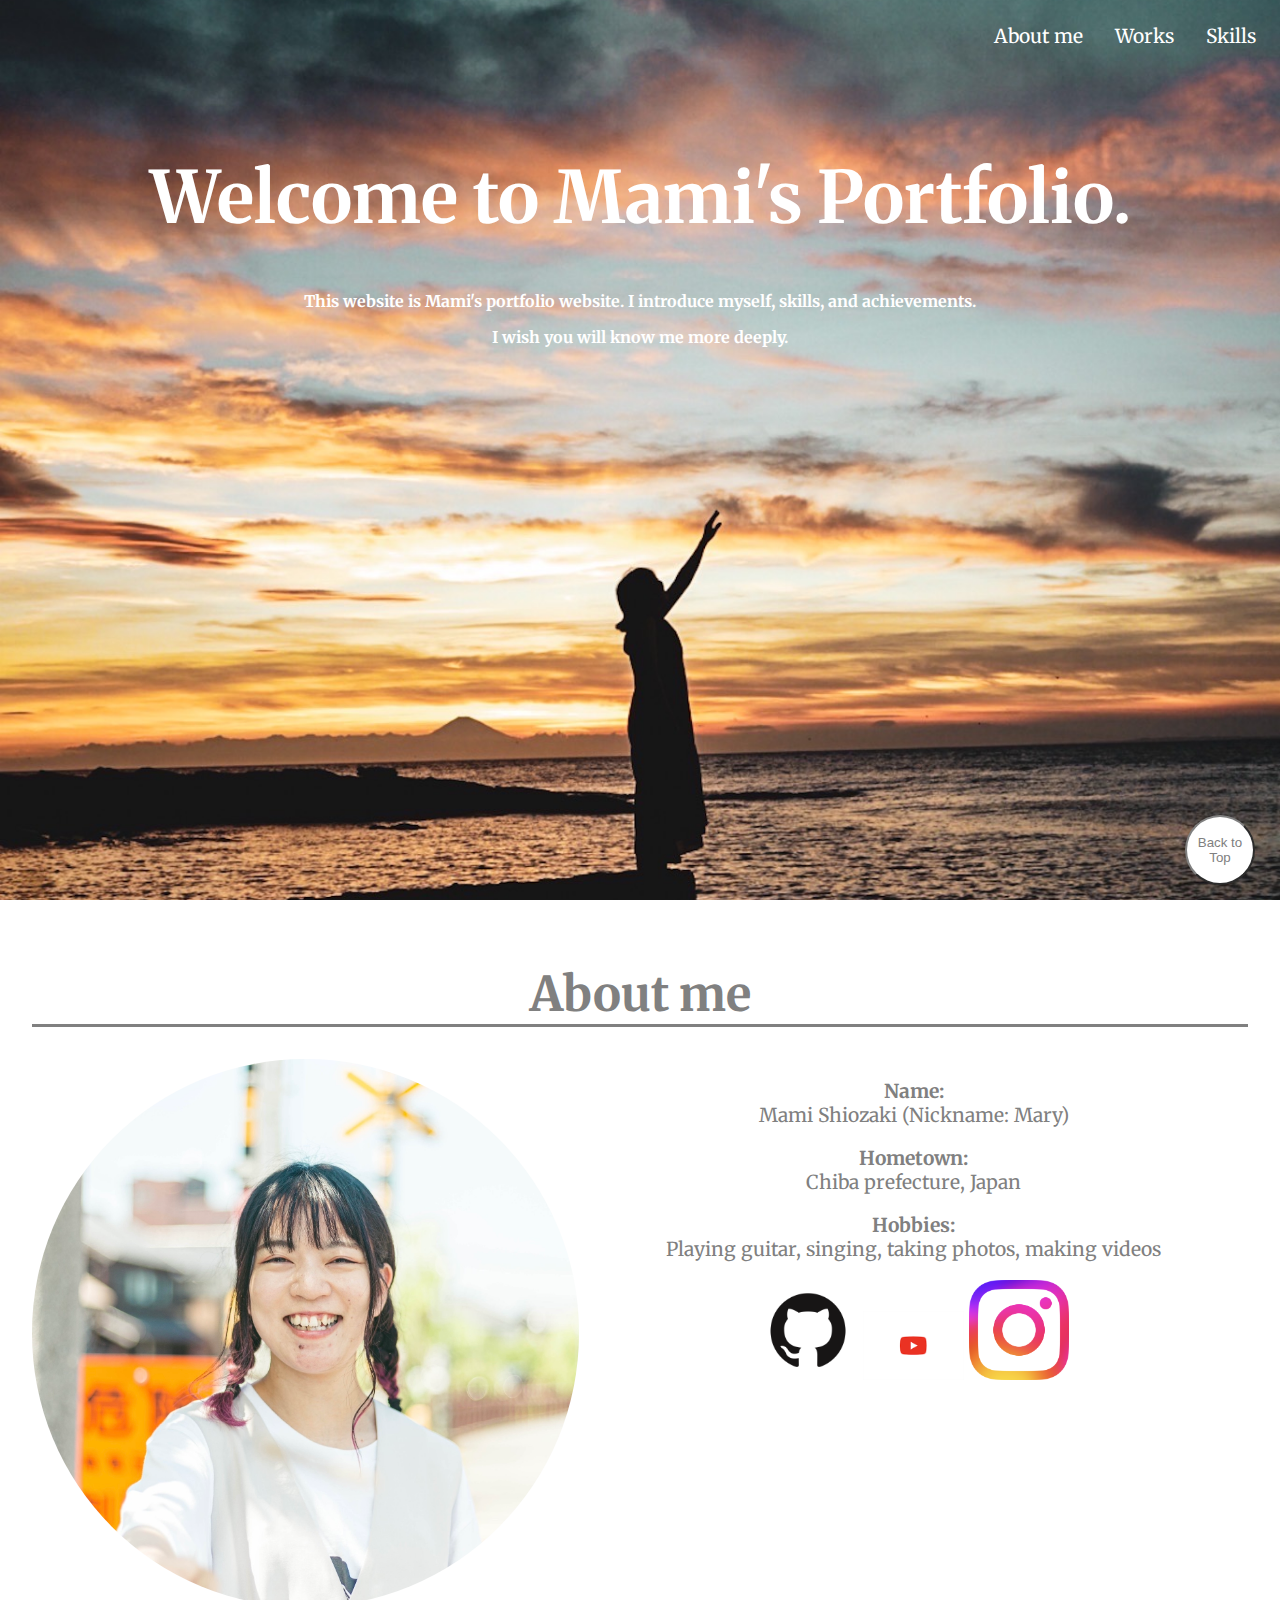
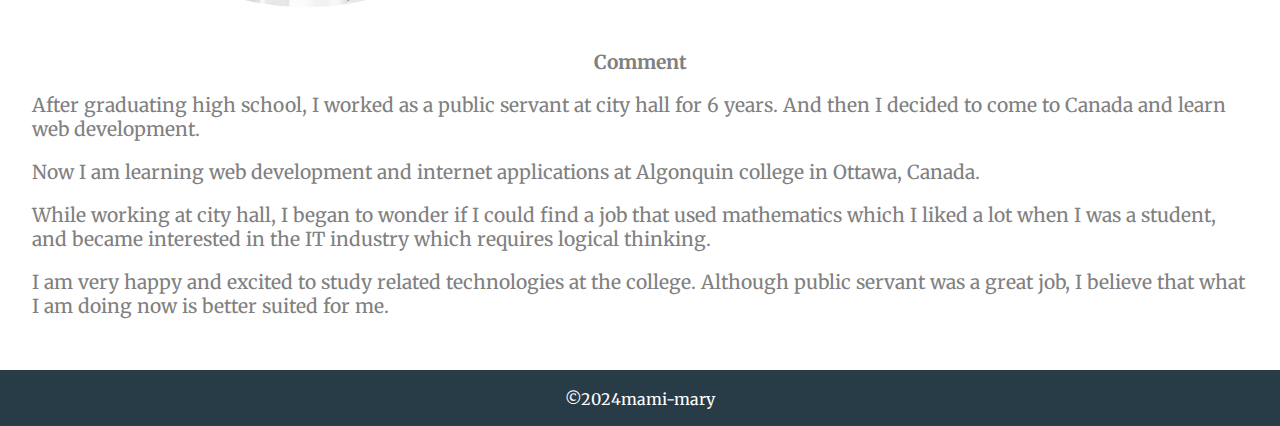
==== profile.html @ c20399ad "Renew Design" ====
<!DOCTYPE html>
<html lang="en">
<head>
  <meta charset="UTF-8">
  <meta name="viewport" content="width=device-width, initial-scale=1.0">
  <title>Mami's portfolio</title>
  <link rel="stylesheet" href="style.css">
</head>
<body>
  <header>
    <nav>
      <ul>
        <li><a href="index.html#about">About me</a></li>
        <li><a href="index.html#works">Works</a></li>
        <li><a href="index.html#skills">Skills</a></li>
      </ul>
    </nav>

    <h1>Welcome to Mami's Portfolio.</h1>
    <div class="text">
      <p>This website is Mami's portfolio website. I introduce myself, skills, and achievements.</p>
      <p>I wish you will know me more deeply.</p>
    </div>
  </header>

  <main>
    <section id="about">
      <h1>About me</h1>
        <div class="container">
          <img src="images/profile.JPG" alt="profile">
          <div class="info">
            <p><b>Name:</b>
              <br>Mami Shiozaki (Nickname: Mary)</p>
            <p><b>Hometown:</b>
              <br>Chiba prefecture, Japan</p>
            <p><b>Hobbies:</b>
              <br>Playing guitar, singing, taking photos, making videos</p>
            <div class="account">
              <a href="https://github.com/Mami-Mary" target="_blank"><img src="images/GitHub.png" alt="GitHub"></a>
              <a href="https://www.youtube.com/channel/UCqAt1xj204oH9HuGGzy8YWA/" target="_blank"><img src="images/Youtube.png" alt="Youtube"></a>
              <a href="https://www.instagram.com/photograph__zakkky97?igsh=MXdvdm5ncmk5YmpvcA%3D%3D&utm_source=qr" target="_blank"><img src="images/Instagram_Glyph_Gradient.png" alt="Instagram"></a>
            </div>
          </div>
        </div>
        
        <br>
        <p><b>Comment</b></p>
        <div class="caption">
          <p>After graduating high school, I worked as a public servant at city hall for 6 years. And then I decided to come to Canada and learn web development.</p>
          <p>Now I am learning web development and internet applications at Algonquin college in Ottawa, Canada.</p>
          <p>While working at city hall, I began to wonder if I could find a job that used mathematics which I liked a lot when I was a student, and became interested in the IT industry which requires logical thinking.</p>
          <p>I am very happy and excited to study related technologies at the college. Although public servant was a great job, I believe that what I am doing now is better suited for me.</p>
        </div>
    </section>

    <footer>
      <button class="top_link">
        <a href="#top">Back to Top</a>
      </button>
      <small>©2024mami-mary</small>
    </footer>
</body>
</html>
---- style.css ----
@import url('https://fonts.googleapis.com/css2?family=Merriweather:wght@400;700&display=swap');

/* smartphone-first */
html, body {
  margin: 0;
  padding: 0;
  height: 100%;
  width: fit-content;
  text-align: center;
}

body {
  font-family: "Merriweather", serif;
  color: gray;
  font-size: 1.2rem;
}

header, footer {
  background-color: rgb(40, 60, 71);
  color: #ffffff;
}

header {
  background-image: url(images/banner.JPG);
  background-size: 100%;
  background-position: center;
  background-repeat: no-repeat;
  height: 100%;
}

li {
  list-style: none;
}

a {
  text-decoration: none;
  color: gray;
}

nav ul {
  display: flex;
  flex-direction: row;
  justify-content: flex-end;
  margin: 0%;
  padding: 1.5rem;
  gap: 2rem;
}

nav a {
  color: white;
}

nav a:hover {
  color: gray;
}

h1 {
  font-size: 3rem;
  border-bottom: solid gray;
}

header h1, footer h1 {
  font-size: 4.5rem;
  border-bottom: none;
}

.text {
  margin: 2rem;
  margin-top: 10rem;
}
header p {
  font-weight: bold;
  font-size: 1rem;
}

#about, #works, #skills {
  padding: 2rem;
}

/* About me */
.container img {
  width: 60%;
  border-radius: 50%;
}

.account img {
  width: 15%;
  border-radius: 0%;
}

#about .caption {
  text-align: left;
}

/* Works */
.items {
  display: flex;
  justify-content: center;
  gap: 1.5rem;
  flex-wrap: wrap;
  margin-top: 3rem;
}

#works img {
  width: 100%;
  filter: drop-shadow(2px 2px 7px rgb(195, 195, 195));
}

#works a:hover {
  opacity: 0.5;
}

/* Skills */
#skills div {
  display: flex;
  gap: 2rem;
  margin-bottom: 0.5rem;
}

.name p {
  width: 5rem;
  text-align: right;
}

.box p {
  color: white;
  font-weight: bold;
}

.box {
  position: relative;
  left: 0;
  top: 0;
}

.box80 {
  background-color: rgb(203, 143, 198);
  width: 80%;
  animation-name: stretch80;
  animation-duration: 2s;
  animation-timing-function: linear;
}

.box70 {
  background-color: rgb(139, 185, 212);
  width: 70%;
  animation-name: stretch70;
  animation-duration: 2s;
  animation-timing-function: linear;
}

.box60 {
  background-color: rgb(140, 122, 157);
  width: 60%;
  animation-name: stretch60;
  animation-duration: 2s;
  animation-timing-function: linear;
}

.box50 {
  background-color: gray;
  width: 50%;
  animation-name: stretch50;
  animation-duration: 2s;
  animation-timing-function: linear;
}

.measure {
  text-align: left;
}

@keyframes stretch50 {
  from {
    width: 0;
  }
  to {
    width: 50%;
  }
}

@keyframes stretch60 {
  from {
    width: 0;
  }
  to {
    width: 60%;
  }
}
@keyframes stretch70 {
  from {
    width: 0;
  }
  to {
    width: 70%;
  }
}

@keyframes stretch80 {
  from {
    width: 0;
  }
  to {
    width: 80%;
  }
}

button {
  background-color: #ffffff;
  width: 70px;
  height: 70px;
  border-radius: 50%;
  border-color: gray;
}
button:hover {
  background-color: rgb(213, 224, 231);
}
.top_link {
  position: fixed;
  bottom: 15px;
  right: 25px; 
}

footer {
  padding: 1rem;
}

/* for tablet & desktop */
@media screen and (min-width:768px) {
  header h1 {
    margin-top: 5rem;
  }
  .text {
    margin-top: 3rem;
  }
  .container img {
    width: 45%;
  }
  /* #about .info {
    padding-left: 5%;
  } */
  .account img {
    width: 15%;
  }
  .container {
    display: flex;
    justify-content: center;
  }
  #works img {
    width: 340px;
  }
}

/* for desktop */
/* @media screen and (min-width:1000px) {
  .image img {
    width: 100%;
  }
  .image {
    width: 50%;
  }
  #about .info {
    padding-left: 5%;
  }
  .account img {
    width: 20%;
  }
  .container {
    display: flex;
  }
} */
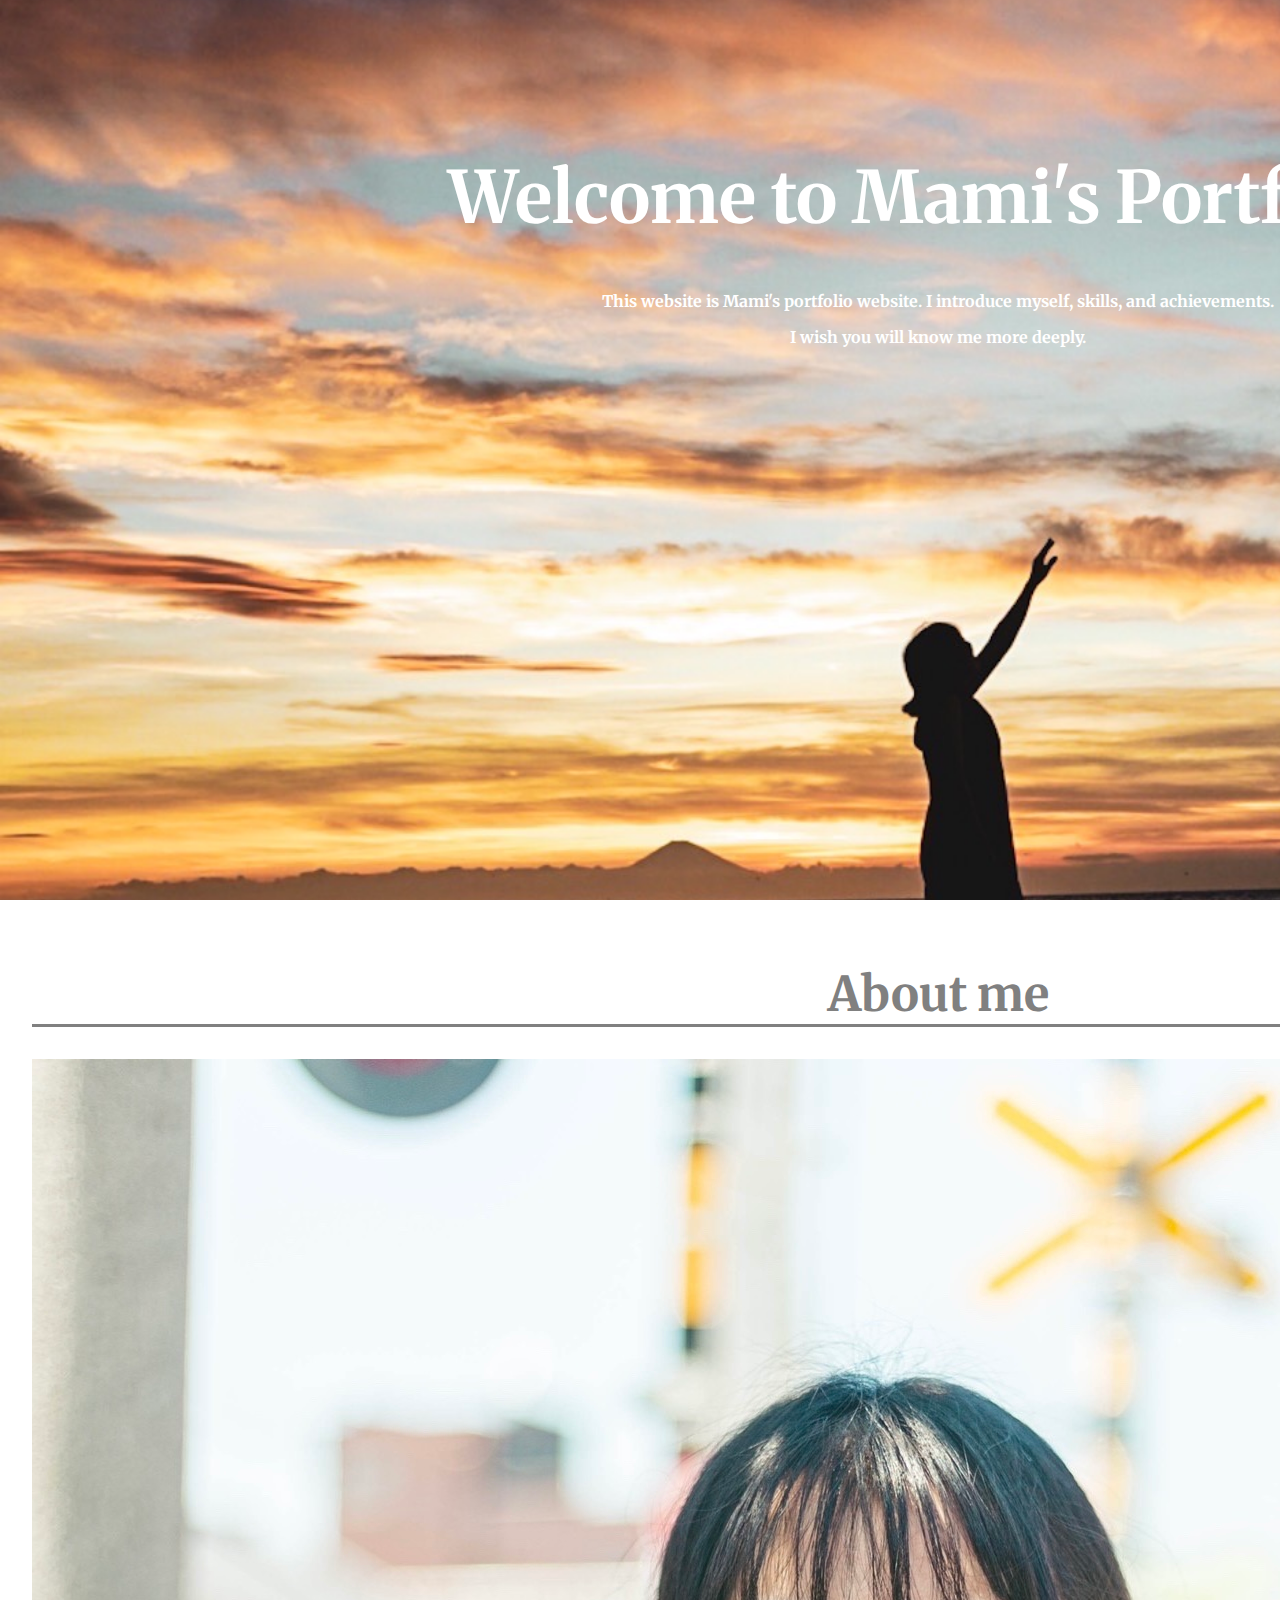
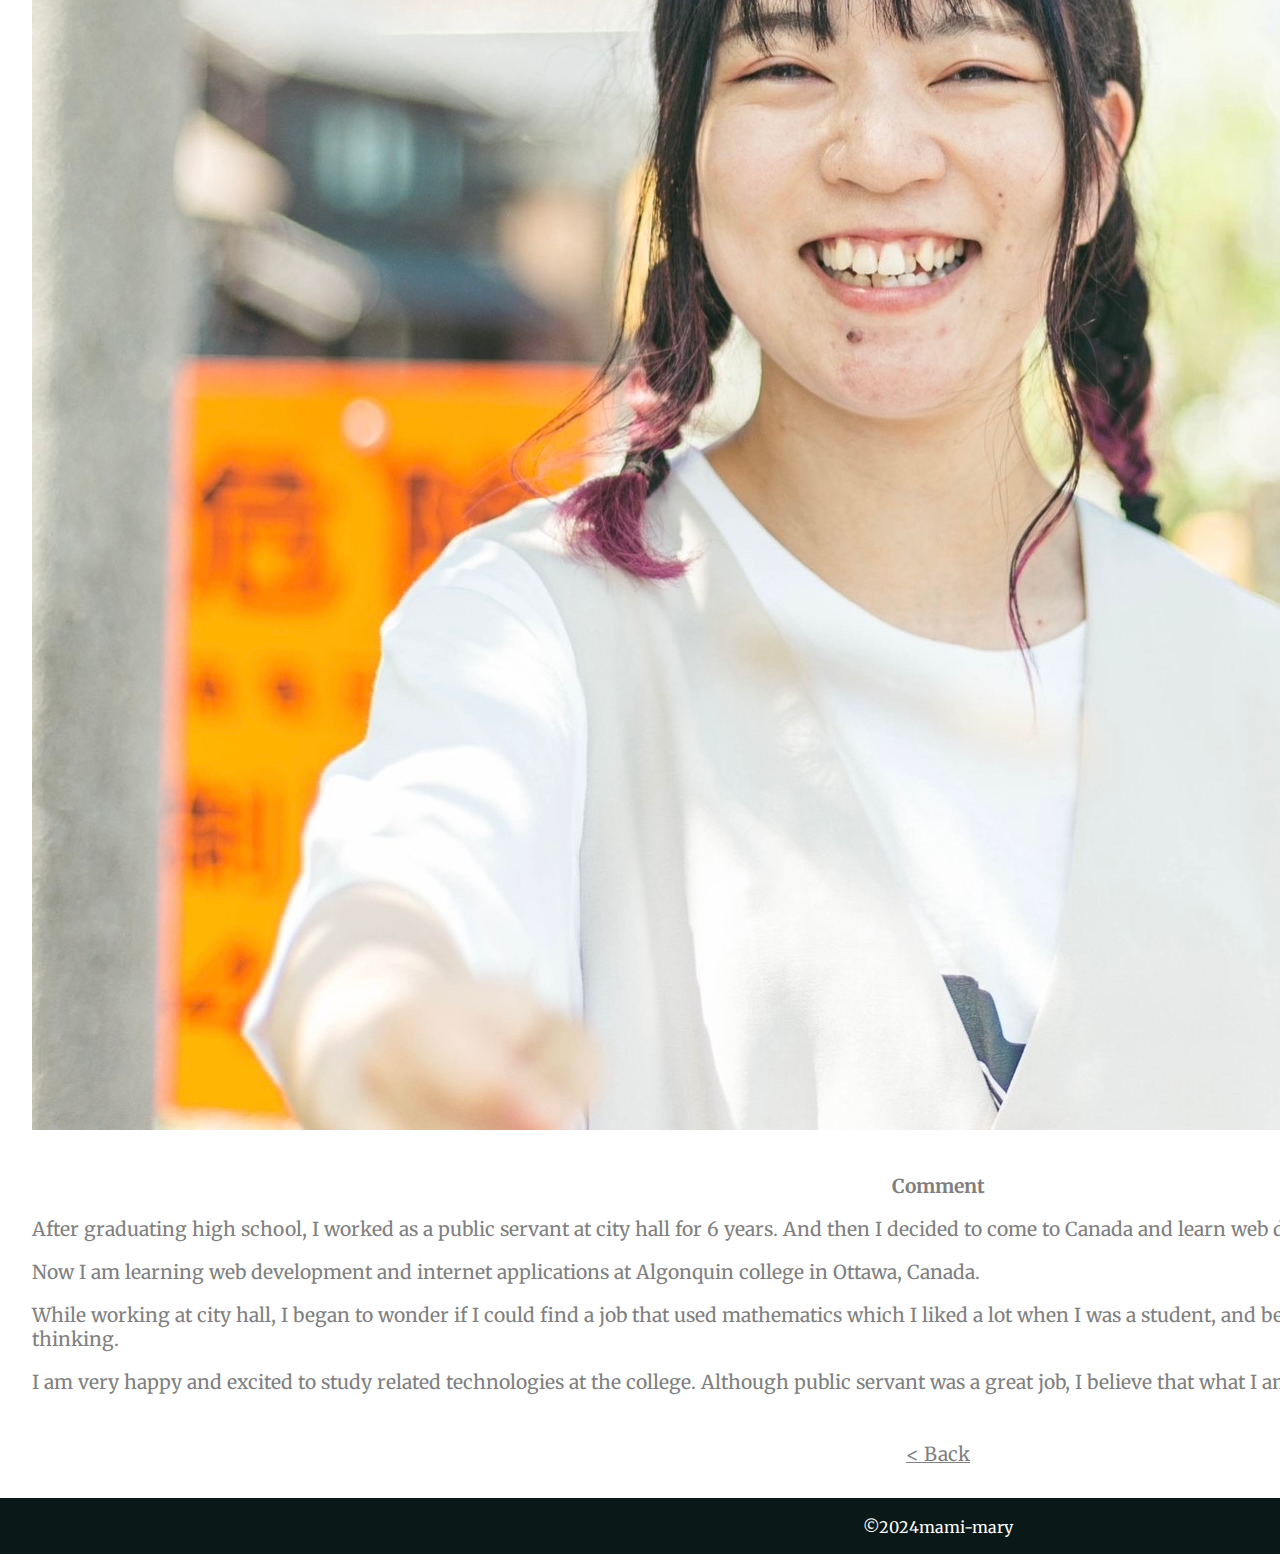
==== commit a0e6746a: "Edit buttons/header" ====
--- a/profile.html
+++ b/profile.html
@@ -51,12 +51,16 @@
           <p>While working at city hall, I began to wonder if I could find a job that used mathematics which I liked a lot when I was a student, and became interested in the IT industry which requires logical thinking.</p>
           <p>I am very happy and excited to study related technologies at the college. Although public servant was a great job, I believe that what I am doing now is better suited for me.</p>
         </div>
+
+        <div class="button">
+          <a href="index.html#about">&lt; Back</a>
+        </div>
     </section>
 
     <footer>
-      <button class="top_link">
+      <!-- <button class="top_link">
         <a href="#top">Back to Top</a>
-      </button>
+      </button> -->
       <small>©2024mami-mary</small>
     </footer>
 </body>
--- a/style.css
+++ b/style.css
@@ -16,7 +16,7 @@
 }
 
 header, footer {
-  background-color: rgb(40, 60, 71);
+  background-color: rgb(10, 24, 23);
   color: #ffffff;
 }
 
@@ -59,14 +59,14 @@
   border-bottom: solid gray;
 }
 
-header h1, footer h1 {
+header h1 {
   font-size: 4.5rem;
   border-bottom: none;
 }
 
 .text {
   margin: 2rem;
-  margin-top: 10rem;
+  margin-top: 5rem;
 }
 header p {
   font-weight: bold;
@@ -78,14 +78,15 @@
 }
 
 /* About me */
-.container img {
+.profile img {
   width: 60%;
   border-radius: 50%;
 }
 
 .account img {
-  width: 15%;
+  width: 10%;
   border-radius: 0%;
+  padding: 0.5rem;
 }
 
 #about .caption {
@@ -204,21 +205,21 @@
   }
 }
 
-button {
-  background-color: #ffffff;
-  width: 70px;
-  height: 70px;
-  border-radius: 50%;
-  border-color: gray;
-}
-button:hover {
-  background-color: rgb(213, 224, 231);
-}
-.top_link {
+.button {
+  margin-top: 3rem;
+}
+
+.button a {
+  text-decoration: underline;
+}
+.button a:hover {
+  color: rgb(199, 216, 204);
+}
+/* .top_link {
   position: fixed;
   bottom: 15px;
   right: 25px; 
-}
+} */
 
 footer {
   padding: 1rem;
@@ -232,18 +233,19 @@
   .text {
     margin-top: 3rem;
   }
-  .container img {
-    width: 45%;
-  }
-  /* #about .info {
-    padding-left: 5%;
-  } */
+  .profile {
+    width: 60%;
+  }
+  .profile img {
+    width: 100%;
+  }
   .account img {
     width: 15%;
   }
   .container {
     display: flex;
     justify-content: center;
+    gap: 2rem;
   }
   #works img {
     width: 340px;
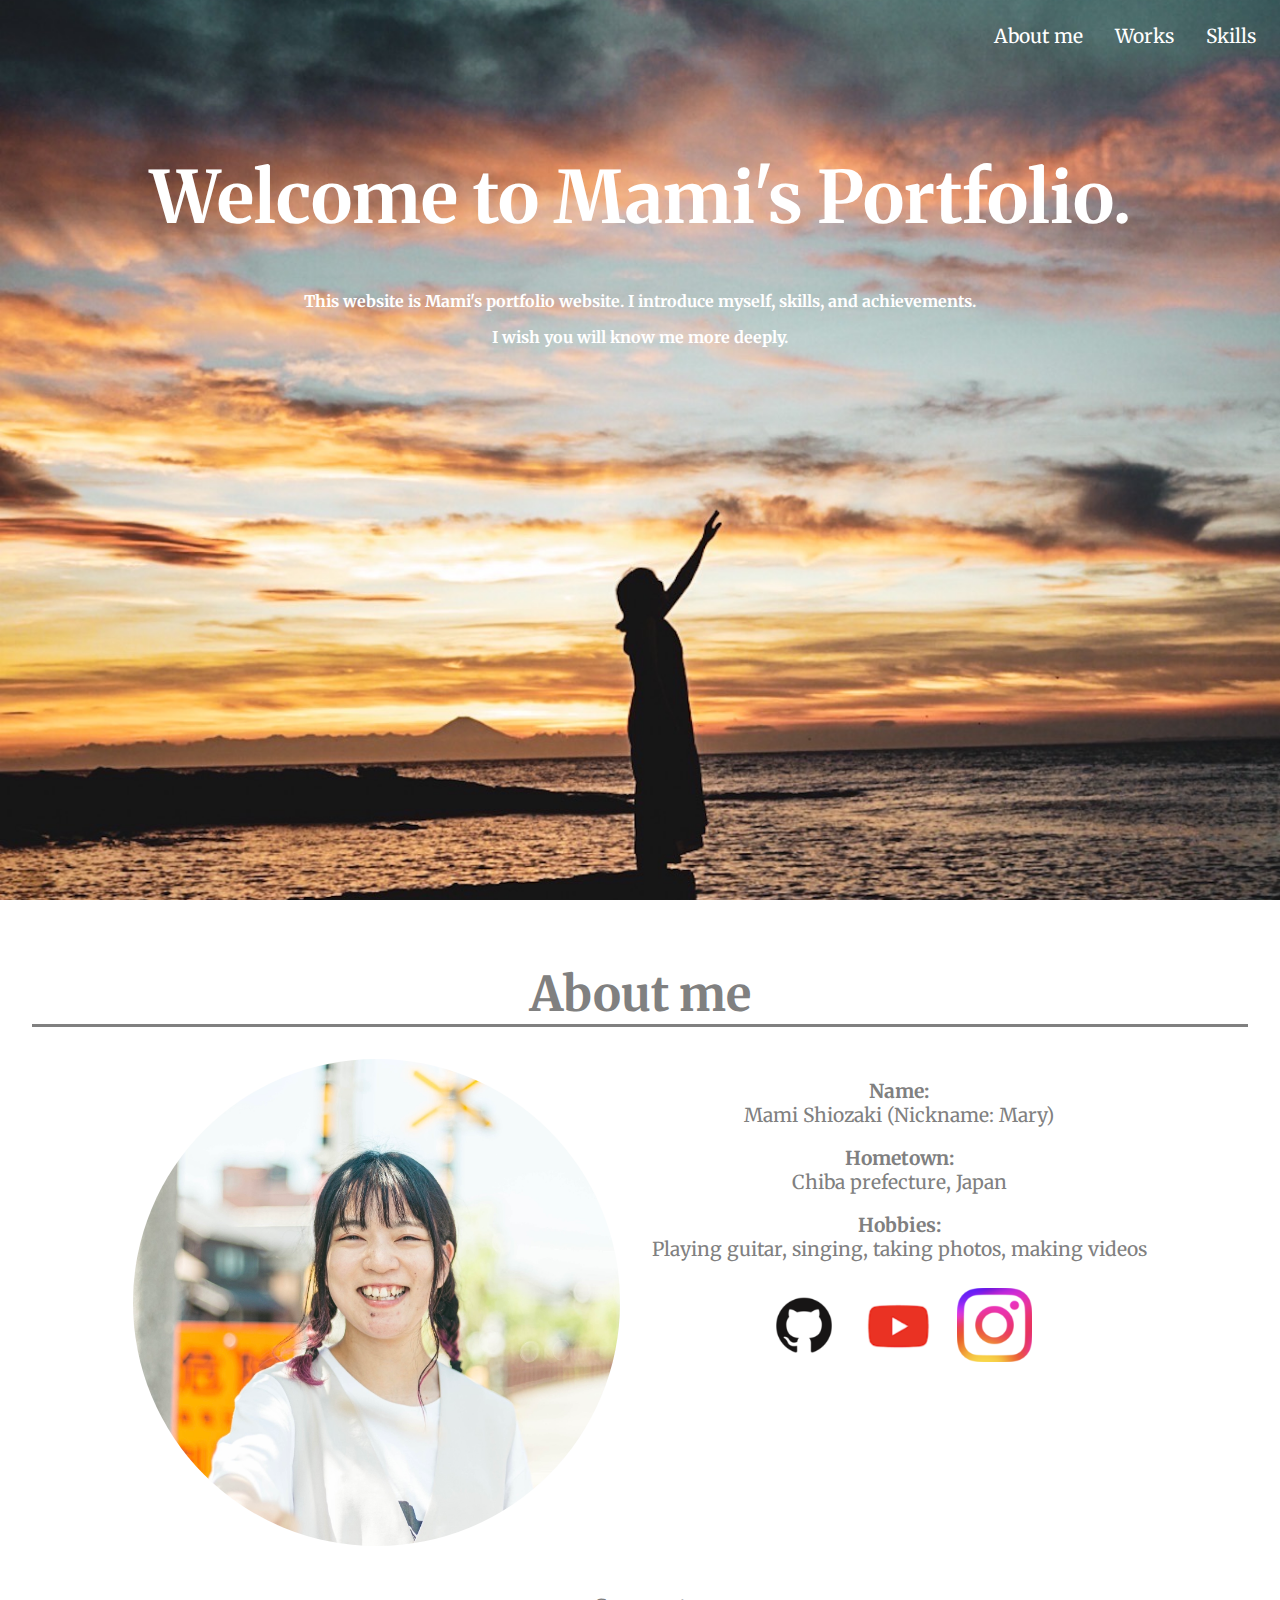
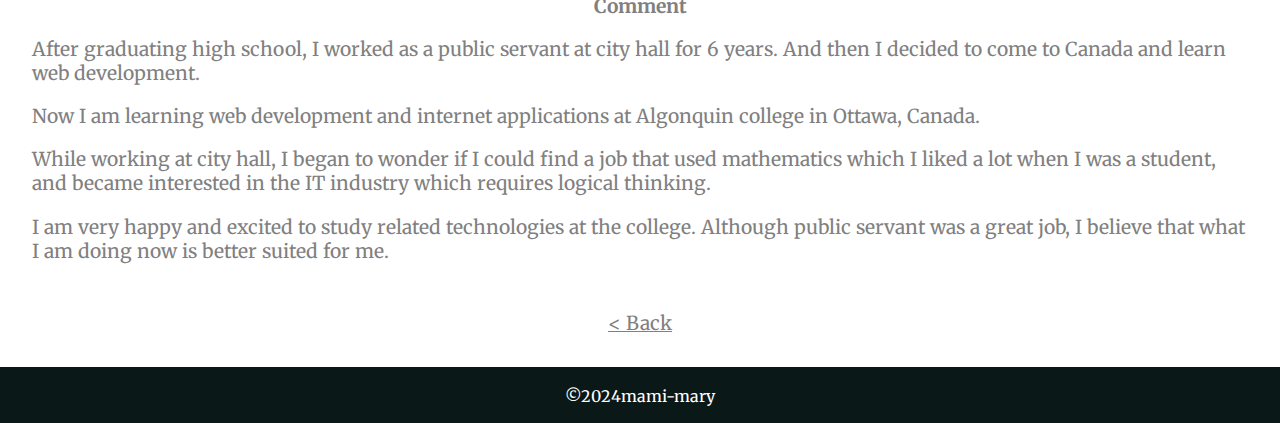
==== commit 60aca753: "Edited profile img and size" ====
--- a/profile.html
+++ b/profile.html
@@ -27,7 +27,9 @@
     <section id="about">
       <h1>About me</h1>
         <div class="container">
-          <img src="images/profile.JPG" alt="profile">
+          <div class="profile">
+            <img src="images/profile.JPG" alt="profile">
+          </div>
           <div class="info">
             <p><b>Name:</b>
               <br>Mami Shiozaki (Nickname: Mary)</p>
--- a/style.css
+++ b/style.css
@@ -234,7 +234,7 @@
     margin-top: 3rem;
   }
   .profile {
-    width: 60%;
+    width: 40%;
   }
   .profile img {
     width: 100%;
